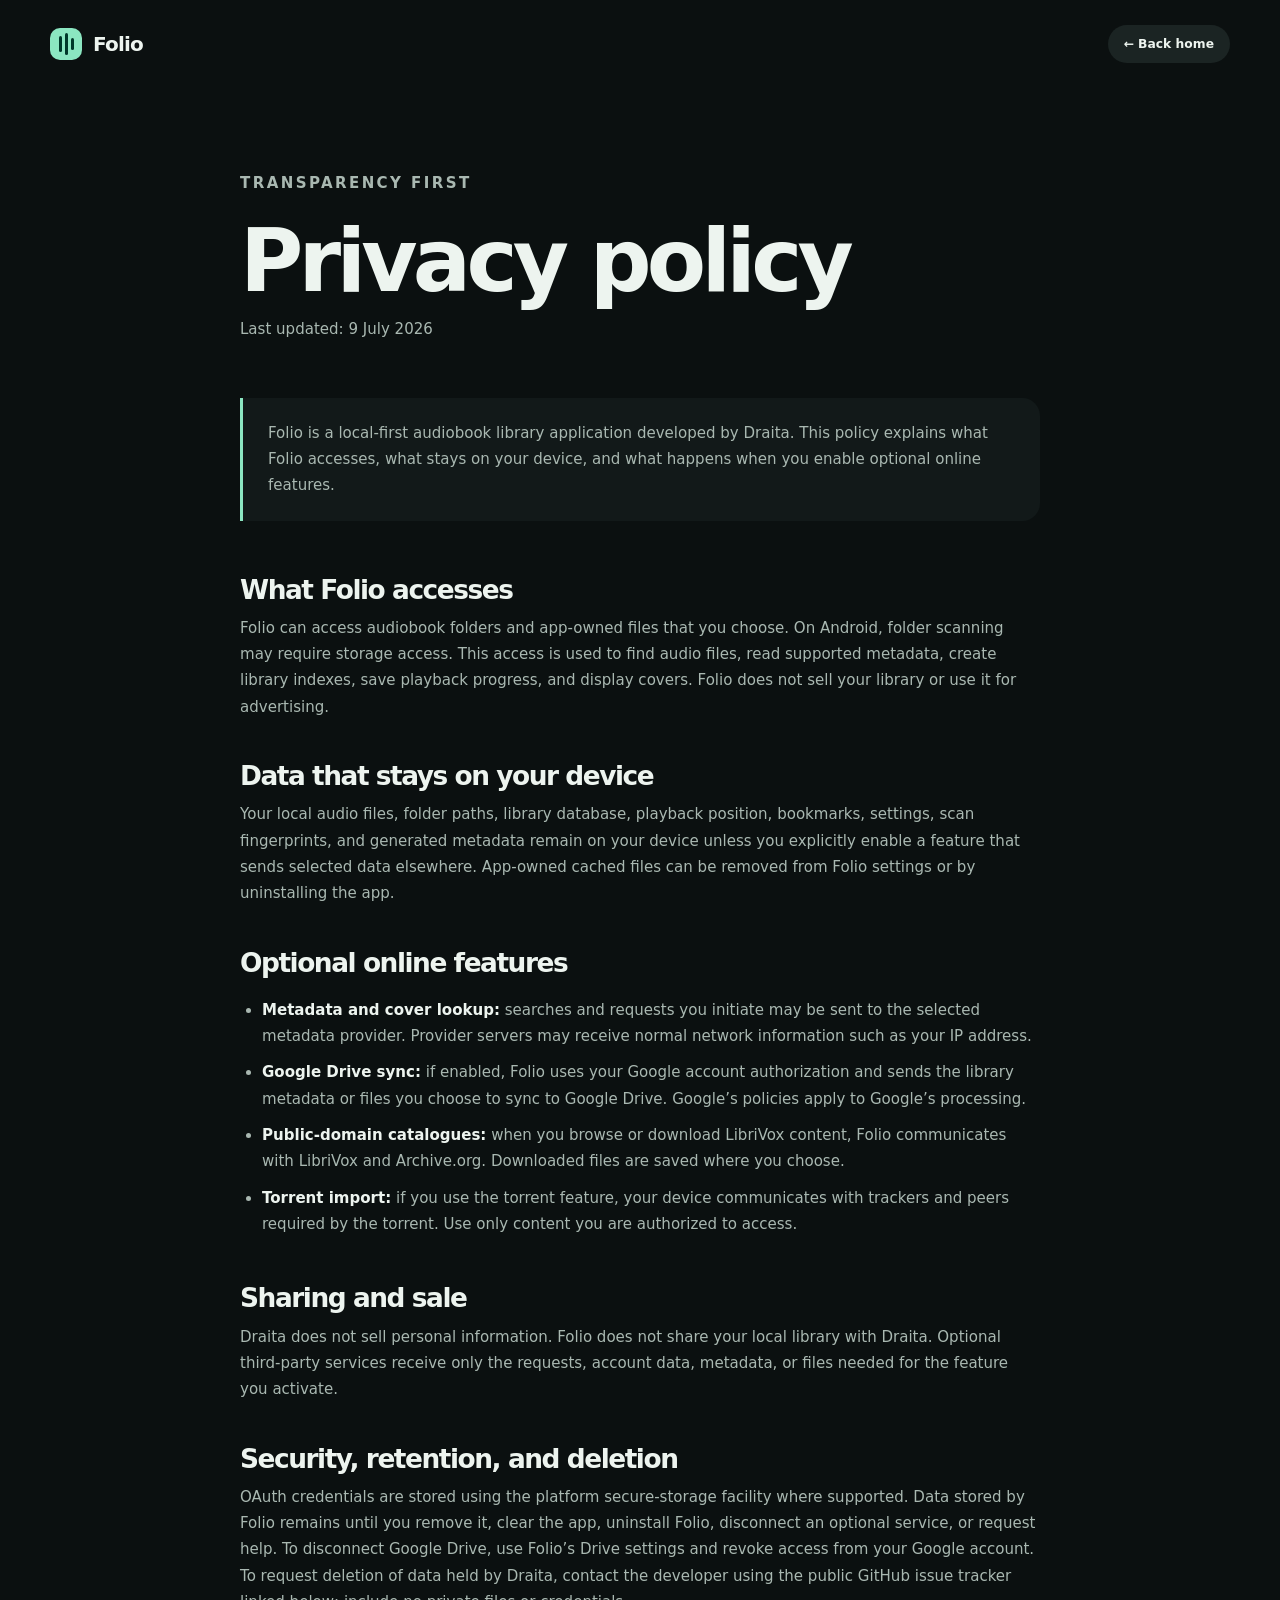
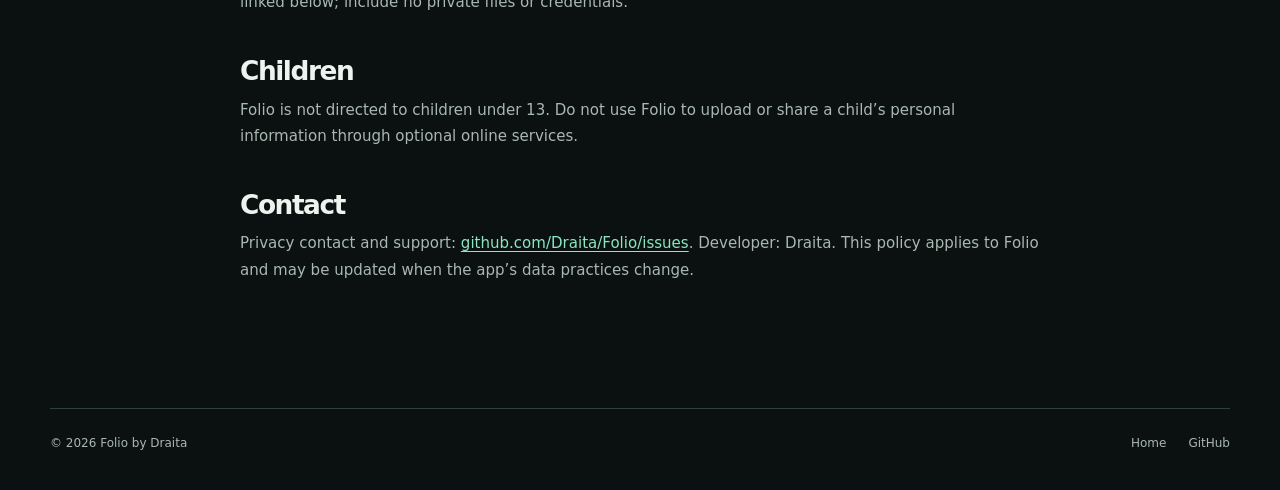
==== privacy.html @ 3e6d2e38 "feat: add Folio website" ====
<!doctype html>
<html lang="en"><head><meta charset="utf-8"><meta name="viewport" content="width=device-width,initial-scale=1"><meta name="description" content="Folio privacy policy"><title>Privacy policy — Folio</title><link rel="stylesheet" href="styles.css"></head>
<body><header class="topbar page-width"><a class="brand" href="index.html"><span class="brand-mark" aria-hidden="true"><span></span><span></span><span></span></span><span>Folio</span></a><a class="button button-small button-tonal" href="index.html">← Back home</a></header>
<main class="policy page-width"><p class="eyebrow">Transparency first</p><h1>Privacy policy</h1><p class="policy-meta">Last updated: 9 July 2026</p>
<div class="policy-intro"><p>Folio is a local-first audiobook library application developed by Draita. This policy explains what Folio accesses, what stays on your device, and what happens when you enable optional online features.</p></div>
<h2>What Folio accesses</h2><p>Folio can access audiobook folders and app-owned files that you choose. On Android, folder scanning may require storage access. This access is used to find audio files, read supported metadata, create library indexes, save playback progress, and display covers. Folio does not sell your library or use it for advertising.</p>
<h2>Data that stays on your device</h2><p>Your local audio files, folder paths, library database, playback position, bookmarks, settings, scan fingerprints, and generated metadata remain on your device unless you explicitly enable a feature that sends selected data elsewhere. App-owned cached files can be removed from Folio settings or by uninstalling the app.</p>
<h2>Optional online features</h2><ul><li><strong>Metadata and cover lookup:</strong> searches and requests you initiate may be sent to the selected metadata provider. Provider servers may receive normal network information such as your IP address.</li><li><strong>Google Drive sync:</strong> if enabled, Folio uses your Google account authorization and sends the library metadata or files you choose to sync to Google Drive. Google’s policies apply to Google’s processing.</li><li><strong>Public-domain catalogues:</strong> when you browse or download LibriVox content, Folio communicates with LibriVox and Archive.org. Downloaded files are saved where you choose.</li><li><strong>Torrent import:</strong> if you use the torrent feature, your device communicates with trackers and peers required by the torrent. Use only content you are authorized to access.</li></ul>
<h2>Sharing and sale</h2><p>Draita does not sell personal information. Folio does not share your local library with Draita. Optional third-party services receive only the requests, account data, metadata, or files needed for the feature you activate.</p>
<h2>Security, retention, and deletion</h2><p>OAuth credentials are stored using the platform secure-storage facility where supported. Data stored by Folio remains until you remove it, clear the app, uninstall Folio, disconnect an optional service, or request help. To disconnect Google Drive, use Folio’s Drive settings and revoke access from your Google account. To request deletion of data held by Draita, contact the developer using the public GitHub issue tracker linked below; include no private files or credentials.</p>
<h2>Children</h2><p>Folio is not directed to children under 13. Do not use Folio to upload or share a child’s personal information through optional online services.</p>
<h2>Contact</h2><p>Privacy contact and support: <a href="https://github.com/Draita/Folio/issues" target="_blank" rel="noreferrer">github.com/Draita/Folio/issues</a>. Developer: Draita. This policy applies to Folio and may be updated when the app’s data practices change.</p>
</main><footer class="footer page-width"><span>© 2026 Folio by Draita</span><span><a href="index.html">Home</a><a href="https://github.com/Draita/Folio" target="_blank" rel="noreferrer">GitHub</a></span></footer></body></html>
---- styles.css ----
:root{--bg:#0b1010;--surface:#121919;--surface-high:#1b2423;--surface-low:#0f1515;--text:#edf4ef;--muted:#a9b8b1;--line:#30403c;--primary:#8be6c1;--on-primary:#00382a;--secondary:#d9c4ff;--tertiary:#f3bf9c;--radius-lg:28px;--radius-md:18px;--radius-full:999px;--ease:cubic-bezier(.2,0,0,1)}:root.light{--bg:#f5faf7;--surface:#e8f2ed;--surface-high:#dcebe4;--surface-low:#f9fcfa;--text:#15201c;--muted:#4b5e56;--line:#b4c9bf;--primary:#006c4d;--on-primary:#fff;--secondary:#67508c;--tertiary:#884d2a}.light .hero-art{filter:saturate(.9) brightness(1.08)}*{box-sizing:border-box}html{scroll-behavior:smooth}body{margin:0;background:var(--bg);color:var(--text);font-family:Inter,ui-sans-serif,system-ui,-apple-system,BlinkMacSystemFont,"Segoe UI",sans-serif;line-height:1.5}a{color:inherit;text-decoration:none}.page-width{width:min(1180px,calc(100% - 48px));margin-inline:auto}.topbar{height:88px;display:flex;align-items:center;justify-content:space-between;gap:32px}.brand{display:flex;align-items:center;gap:11px;font-size:1.25rem;font-weight:750;letter-spacing:-.04em}.brand-mark{width:32px;height:32px;border-radius:10px;background:var(--primary);display:flex;align-items:center;justify-content:center;gap:3px}.brand-mark span{width:3px;height:16px;border-radius:9px;background:var(--on-primary)}.brand-mark span:nth-child(2){height:22px}.brand-mark span:nth-child(3){height:12px}nav{display:flex;align-items:center;gap:28px;color:var(--muted);font-size:.85rem}nav a:hover,.footer a:hover{color:var(--primary)}.icon-button{display:none;background:none;border:0;color:var(--text);font-size:1.3rem;cursor:pointer}.button{display:inline-flex;align-items:center;justify-content:center;gap:12px;border-radius:var(--radius-full);padding:14px 21px;font-size:.86rem;font-weight:700;transition:transform .25s var(--ease),background .25s var(--ease)}.button:hover{transform:translateY(-2px)}.button-small{padding:10px 16px;font-size:.77rem}.button-filled{background:var(--primary);color:var(--on-primary)}.button-outlined{border:1px solid var(--line);color:var(--text)}.button-tonal{background:var(--surface-high);color:var(--text)}.hero{min-height:660px;padding:92px 0 92px;display:grid;grid-template-columns:1fr 1fr;align-items:center;gap:40px}.eyebrow{color:var(--primary);font-size:.72rem;font-weight:800;letter-spacing:.16em;text-transform:uppercase;margin:0 0 21px}.status-dot{display:inline-block;width:7px;height:7px;border-radius:50%;background:var(--primary);margin:0 8px 1px 0;box-shadow:0 0 0 5px color-mix(in srgb,var(--primary) 13%,transparent)}h1,h2,h3,p{margin-top:0}h1,h2,h3{letter-spacing:-.055em;line-height:1.03}h1{font-size:clamp(3.4rem,7vw,6.3rem);font-weight:680;margin-bottom:26px}h1 em{font-style:normal;color:var(--primary)}.hero-lede{max-width:420px;color:var(--muted);font-size:1.08rem;line-height:1.65}.hero-actions{display:flex;gap:12px;margin:34px 0 22px;flex-wrap:wrap}.hero-note{color:var(--muted);font-size:.76rem}.hero-note span{color:var(--tertiary);margin-right:5px}.hero-art{position:relative;min-height:450px;display:grid;place-items:center}.ambient{position:absolute;border-radius:50%;filter:blur(1px)}.ambient-one{width:330px;height:330px;background:color-mix(in srgb,var(--primary) 13%,transparent);top:50px;right:70px}.ambient-two{width:180px;height:180px;background:color-mix(in srgb,var(--secondary) 12%,transparent);bottom:38px;left:55px}.library-card{position:relative;width:min(440px,100%);background:color-mix(in srgb,var(--surface) 94%,transparent);border:1px solid var(--line);border-radius:25px;padding:23px;transform:rotate(3deg);box-shadow:0 30px 70px #0006;backdrop-filter:blur(12px)}.library-header{display:flex;align-items:center;gap:10px;font-size:.78rem;color:var(--muted);font-weight:700}.mini-logo{background:var(--primary);color:var(--on-primary);font-weight:900;width:22px;height:22px;border-radius:7px;display:grid;place-items:center}.more{margin-left:auto;letter-spacing:2px}.library-search{height:39px;margin:23px 0 28px;border-radius:10px;background:var(--surface-high);color:var(--muted);display:flex;align-items:center;gap:9px;padding:0 13px;font-size:.72rem}.library-search span:first-child{font-size:1.3rem}.shelf-label{font-size:.72rem;font-weight:800;margin-bottom:12px}.shelf-label span{float:right;color:var(--primary);font-weight:600}.book-row{display:flex;gap:11px}.cover{height:143px;flex:1;border-radius:9px;padding:11px 9px;display:flex;flex-direction:column;justify-content:space-between;color:#fff;overflow:hidden;box-shadow:inset 0 0 0 1px #fff2}.cover small{font-size:.47rem;line-height:1.1;letter-spacing:.08em}.cover b{font-size:.72rem;line-height:.92;letter-spacing:-.04em}.cover-one{background:linear-gradient(150deg,#e3a16d,#533b69)}.cover-two{background:linear-gradient(150deg,#deb957,#9a2d36)}.cover-three{background:linear-gradient(150deg,#597e78,#1d3b4e)}.now-playing{border-top:1px solid var(--line);margin-top:22px;padding-top:16px;display:flex;align-items:center;gap:10px;font-size:.64rem}.now-playing b,.now-playing small{display:block}.now-playing small{color:var(--muted);margin-top:3px}.play-disc{width:30px;height:30px;border-radius:50%;background:var(--primary);color:var(--on-primary);display:grid;place-items:center;font-size:.65rem}.progress{width:60px;height:4px;border-radius:9px;background:var(--line);margin-left:auto}.progress i{display:block;width:65%;height:100%;background:var(--primary);border-radius:inherit}.trust-strip{border-top:1px solid var(--line);border-bottom:1px solid var(--line);display:grid;grid-template-columns:repeat(3,1fr);padding:28px 0;margin-bottom:140px}.trust-strip div{padding:0 30px;border-right:1px solid var(--line)}.trust-strip div:first-child{padding-left:0}.trust-strip div:last-child{border:0}.trust-strip span{display:block;color:var(--tertiary);font-size:.68rem;margin-bottom:12px}.trust-strip b,.trust-strip small{display:block}.trust-strip b{font-size:.9rem;margin-bottom:4px}.trust-strip small{color:var(--muted);font-size:.76rem}.section{padding-bottom:145px}.section-heading{display:grid;grid-template-columns:1fr 1.2fr .8fr;gap:30px;align-items:end;margin-bottom:42px}.section-heading .eyebrow{margin:0}.section-heading h2,.split-copy h2,.cta h2{font-size:clamp(2.4rem,5vw,4.2rem);margin:0}.section-heading>p:last-child{color:var(--muted);font-size:.92rem;max-width:240px;margin:0}.feature-grid{display:grid;grid-template-columns:1.3fr 1fr 1fr;gap:16px}.feature-card{min-height:335px;padding:27px;border-radius:var(--radius-lg);background:var(--surface);border:1px solid var(--line);position:relative;transition:transform .3s var(--ease),border-color .3s var(--ease)}.feature-card:hover{transform:translateY(-6px);border-color:var(--primary)}.feature-primary{background:linear-gradient(145deg,#14453b,var(--surface));border-color:#347e69}.feature-icon{font-size:2.2rem;color:var(--primary);display:block;margin-bottom:52px}.feature-card h3{font-size:1.65rem;margin-bottom:13px}.feature-card p:not(.card-kicker){color:var(--muted);font-size:.84rem;max-width:260px}.card-kicker{color:var(--tertiary);font-size:.68rem;font-weight:800;letter-spacing:.13em;text-transform:uppercase}.card-arrow{position:absolute;bottom:27px;right:27px;color:var(--primary);font-size:1.3rem}.split-section{display:grid;grid-template-columns:1fr 1fr;gap:100px;align-items:center;padding-bottom:150px}.split-art{height:450px;position:relative;display:grid;place-items:center}.folder{position:absolute;width:280px;height:205px;border-radius:18px 22px 24px 24px;transform:rotate(-12deg);box-shadow:0 25px 40px #0004}.folder:before{content:"";position:absolute;top:-18px;left:0;width:100px;height:30px;border-radius:14px 14px 0 0}.folder-back{background:#5d5087;transform:rotate(11deg) translate(28px,-21px)}.folder-back:before{background:#5d5087}.folder-mid{background:#d39e64;transform:rotate(-5deg) translate(-10px,5px)}.folder-mid:before{background:#d39e64}.folder-front{background:var(--primary);color:var(--on-primary);transform:rotate(-12deg) translate(-20px,20px);padding:39px 30px;display:flex;flex-direction:column;justify-content:space-between}.folder-front:before{background:var(--primary)}.folder-front span{font-size:.65rem;font-weight:800;letter-spacing:.15em}.folder-front b{font-size:2rem;letter-spacing:-.06em;line-height:.95}.spark{position:absolute;right:55px;top:75px;color:var(--tertiary);font-size:2.4rem}.split-copy .eyebrow{margin-bottom:24px}.step{display:flex;gap:18px;border-top:1px solid var(--line);padding:21px 0}.step>span{width:30px;height:30px;border-radius:50%;background:var(--surface-high);color:var(--primary);display:grid;place-items:center;font-weight:800;font-size:.75rem;flex:none}.step b{font-size:.88rem}.step p{color:var(--muted);font-size:.82rem;margin:5px 0 0}.cta{border-radius:var(--radius-lg);background:var(--surface-high);padding:57px 64px;display:flex;align-items:center;justify-content:space-between;margin-bottom:100px;border:1px solid var(--line)}.cta .eyebrow{margin-bottom:18px}.footer{border-top:1px solid var(--line);padding:25px 0 38px;color:var(--muted);font-size:.75rem;display:flex;justify-content:space-between}.footer span:last-child{display:flex;gap:22px}.footer a:hover{color:var(--primary)}@media(max-width:800px){.page-width{width:min(100% - 32px,600px)}.topbar{height:70px}.topbar nav{display:none}.icon-button{display:block}.hero{grid-template-columns:1fr;padding:68px 0 80px;gap:30px}.hero-art{min-height:360px}.library-card{transform:rotate(2deg)}.trust-strip{grid-template-columns:1fr;gap:20px;margin-bottom:90px}.trust-strip div{border:0;border-bottom:1px solid var(--line);padding:0 0 18px}.trust-strip div:last-child{border:0;padding-bottom:0}.section{padding-bottom:90px}.section-heading{display:block}.section-heading h2{margin-bottom:20px}.section-heading>p:last-child{max-width:360px}.feature-grid,.split-section{grid-template-columns:1fr}.feature-card{min-height:280px}.split-section{gap:45px;padding-bottom:95px}.split-art{height:360px}.cta{padding:38px 28px;display:block}.cta .button{margin-top:30px}.footer{display:block}.footer span{display:flex!important;gap:20px;margin-bottom:13px}}@media(prefers-reduced-motion:reduce){html{scroll-behavior:auto}*,*:before,*:after{transition:none!important}}
.policy{max-width:800px;padding:82px 0 110px}.policy h1{font-size:clamp(3rem,7vw,5.4rem);margin-bottom:10px}.policy-meta{color:var(--muted);font-size:.8rem;margin-bottom:55px}.policy-intro{border-left:3px solid var(--primary);background:var(--surface);padding:22px 25px;border-radius:0 var(--radius-md) var(--radius-md) 0;margin-bottom:55px}.policy-intro p{margin:0;color:var(--text);font-size:1.05rem}.policy h2{font-size:1.65rem;margin:42px 0 12px}.policy p,.policy li{color:var(--muted);font-size:.94rem;line-height:1.75}.policy ul{padding-left:22px}.policy li{padding:5px 0}.policy strong{color:var(--text)}.policy a{color:var(--primary);text-decoration:underline;text-underline-offset:3px}
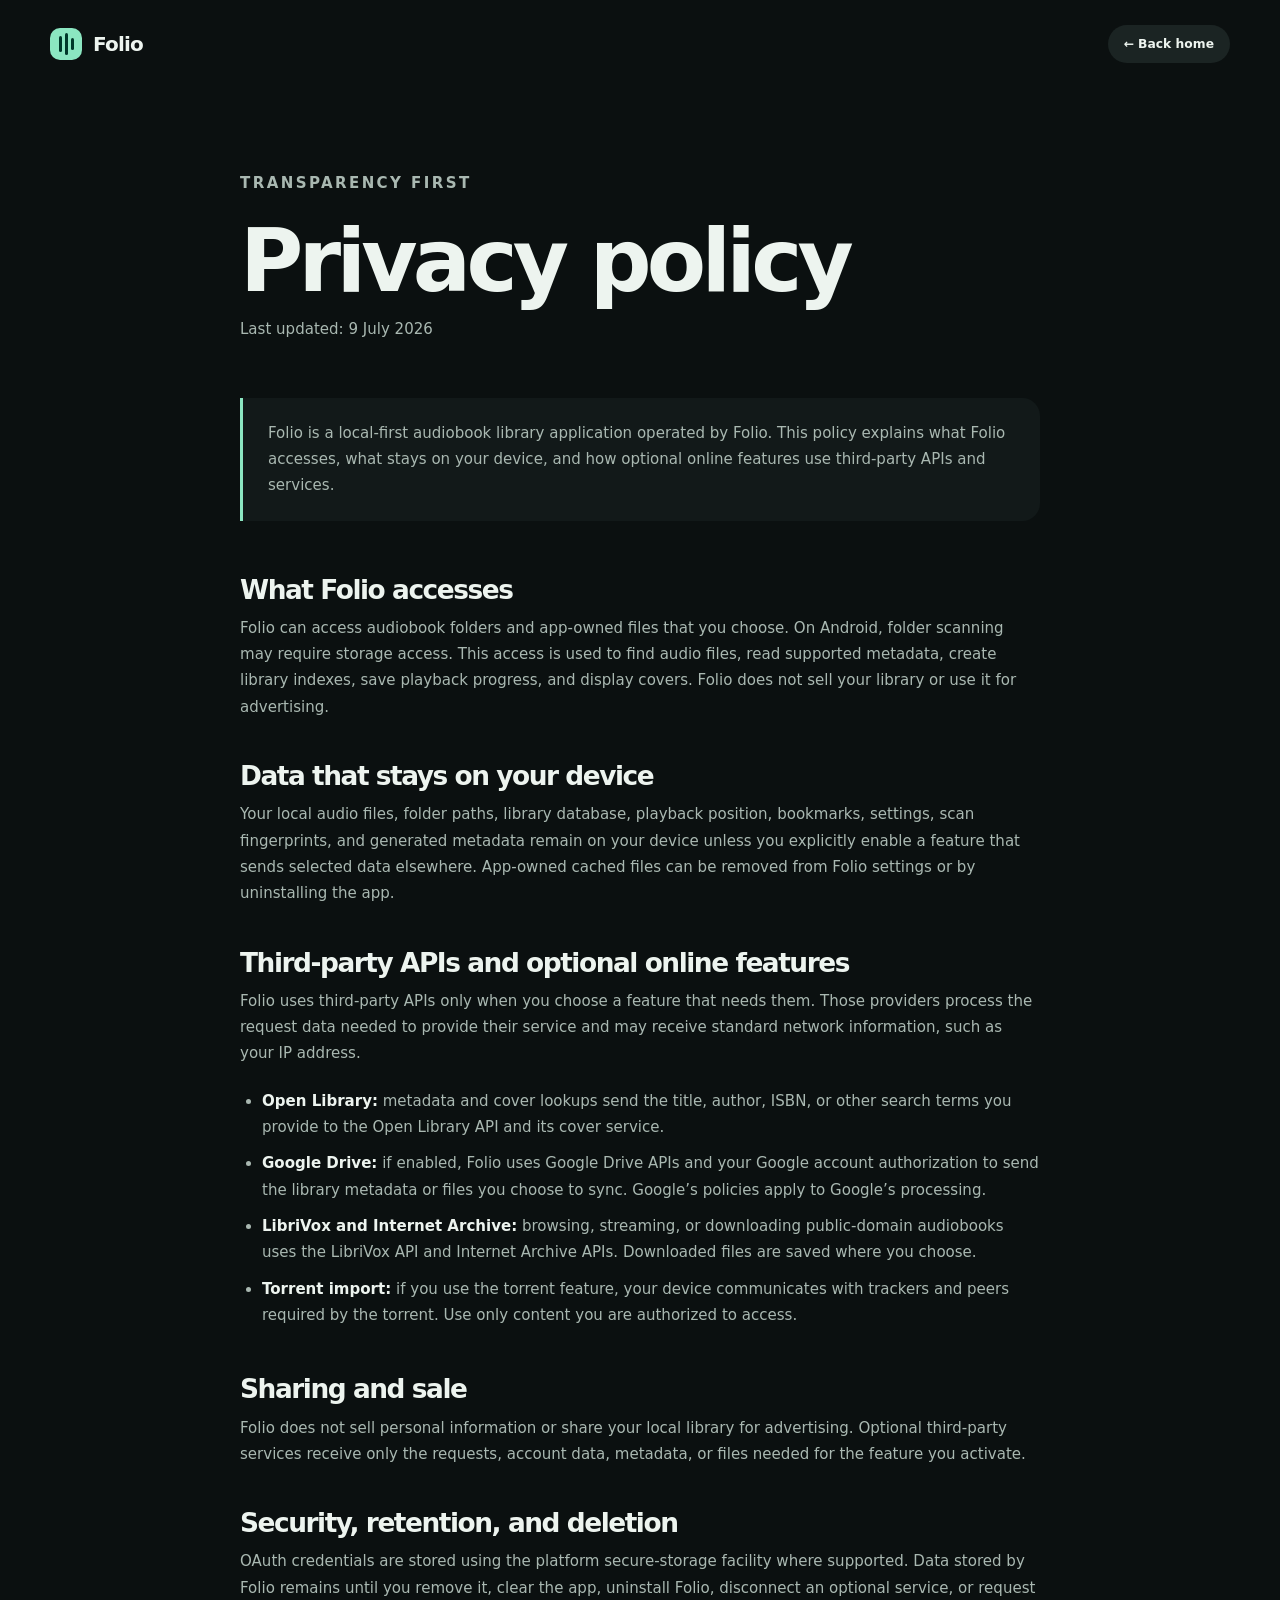
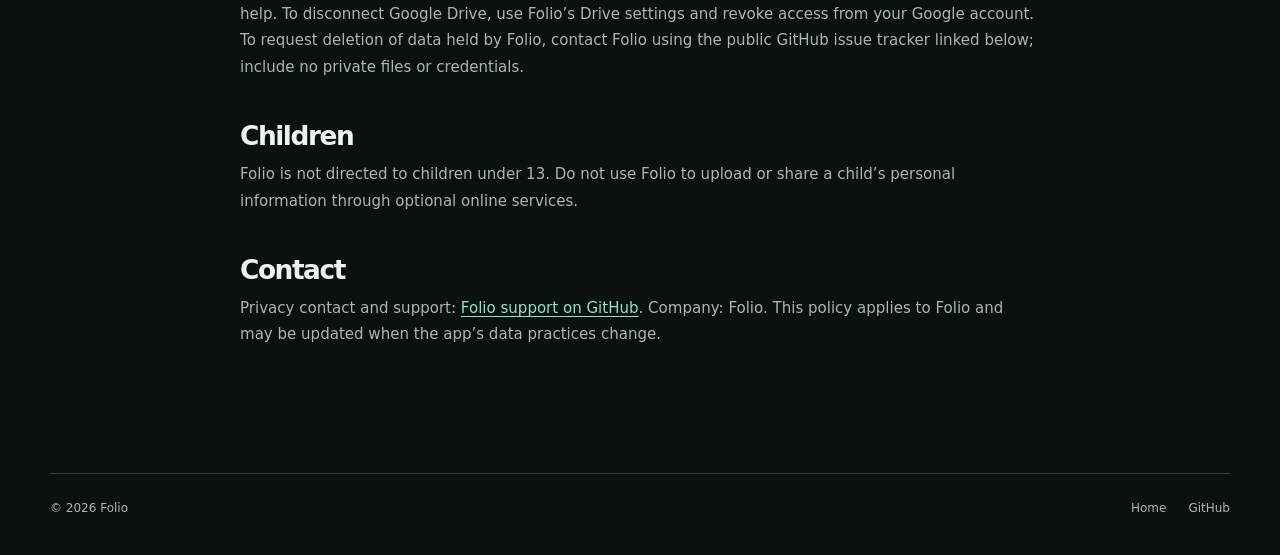
==== commit 5bdad34e: "docs(privacy): disclose third-party APIs" ====
--- a/privacy.html
+++ b/privacy.html
@@ -2,12 +2,12 @@
 <html lang="en"><head><meta charset="utf-8"><meta name="viewport" content="width=device-width,initial-scale=1"><meta name="description" content="Folio privacy policy"><title>Privacy policy — Folio</title><link rel="stylesheet" href="styles.css"></head>
 <body><header class="topbar page-width"><a class="brand" href="index.html"><span class="brand-mark" aria-hidden="true"><span></span><span></span><span></span></span><span>Folio</span></a><a class="button button-small button-tonal" href="index.html">← Back home</a></header>
 <main class="policy page-width"><p class="eyebrow">Transparency first</p><h1>Privacy policy</h1><p class="policy-meta">Last updated: 9 July 2026</p>
-<div class="policy-intro"><p>Folio is a local-first audiobook library application developed by Draita. This policy explains what Folio accesses, what stays on your device, and what happens when you enable optional online features.</p></div>
+<div class="policy-intro"><p>Folio is a local-first audiobook library application operated by Folio. This policy explains what Folio accesses, what stays on your device, and how optional online features use third-party APIs and services.</p></div>
 <h2>What Folio accesses</h2><p>Folio can access audiobook folders and app-owned files that you choose. On Android, folder scanning may require storage access. This access is used to find audio files, read supported metadata, create library indexes, save playback progress, and display covers. Folio does not sell your library or use it for advertising.</p>
 <h2>Data that stays on your device</h2><p>Your local audio files, folder paths, library database, playback position, bookmarks, settings, scan fingerprints, and generated metadata remain on your device unless you explicitly enable a feature that sends selected data elsewhere. App-owned cached files can be removed from Folio settings or by uninstalling the app.</p>
-<h2>Optional online features</h2><ul><li><strong>Metadata and cover lookup:</strong> searches and requests you initiate may be sent to the selected metadata provider. Provider servers may receive normal network information such as your IP address.</li><li><strong>Google Drive sync:</strong> if enabled, Folio uses your Google account authorization and sends the library metadata or files you choose to sync to Google Drive. Google’s policies apply to Google’s processing.</li><li><strong>Public-domain catalogues:</strong> when you browse or download LibriVox content, Folio communicates with LibriVox and Archive.org. Downloaded files are saved where you choose.</li><li><strong>Torrent import:</strong> if you use the torrent feature, your device communicates with trackers and peers required by the torrent. Use only content you are authorized to access.</li></ul>
-<h2>Sharing and sale</h2><p>Draita does not sell personal information. Folio does not share your local library with Draita. Optional third-party services receive only the requests, account data, metadata, or files needed for the feature you activate.</p>
-<h2>Security, retention, and deletion</h2><p>OAuth credentials are stored using the platform secure-storage facility where supported. Data stored by Folio remains until you remove it, clear the app, uninstall Folio, disconnect an optional service, or request help. To disconnect Google Drive, use Folio’s Drive settings and revoke access from your Google account. To request deletion of data held by Draita, contact the developer using the public GitHub issue tracker linked below; include no private files or credentials.</p>
+<h2>Third-party APIs and optional online features</h2><p>Folio uses third-party APIs only when you choose a feature that needs them. Those providers process the request data needed to provide their service and may receive standard network information, such as your IP address.</p><ul><li><strong>Open Library:</strong> metadata and cover lookups send the title, author, ISBN, or other search terms you provide to the Open Library API and its cover service.</li><li><strong>Google Drive:</strong> if enabled, Folio uses Google Drive APIs and your Google account authorization to send the library metadata or files you choose to sync. Google’s policies apply to Google’s processing.</li><li><strong>LibriVox and Internet Archive:</strong> browsing, streaming, or downloading public-domain audiobooks uses the LibriVox API and Internet Archive APIs. Downloaded files are saved where you choose.</li><li><strong>Torrent import:</strong> if you use the torrent feature, your device communicates with trackers and peers required by the torrent. Use only content you are authorized to access.</li></ul>
+<h2>Sharing and sale</h2><p>Folio does not sell personal information or share your local library for advertising. Optional third-party services receive only the requests, account data, metadata, or files needed for the feature you activate.</p>
+<h2>Security, retention, and deletion</h2><p>OAuth credentials are stored using the platform secure-storage facility where supported. Data stored by Folio remains until you remove it, clear the app, uninstall Folio, disconnect an optional service, or request help. To disconnect Google Drive, use Folio’s Drive settings and revoke access from your Google account. To request deletion of data held by Folio, contact Folio using the public GitHub issue tracker linked below; include no private files or credentials.</p>
 <h2>Children</h2><p>Folio is not directed to children under 13. Do not use Folio to upload or share a child’s personal information through optional online services.</p>
-<h2>Contact</h2><p>Privacy contact and support: <a href="https://github.com/Draita/Folio/issues" target="_blank" rel="noreferrer">github.com/Draita/Folio/issues</a>. Developer: Draita. This policy applies to Folio and may be updated when the app’s data practices change.</p>
-</main><footer class="footer page-width"><span>© 2026 Folio by Draita</span><span><a href="index.html">Home</a><a href="https://github.com/Draita/Folio" target="_blank" rel="noreferrer">GitHub</a></span></footer></body></html>
+<h2>Contact</h2><p>Privacy contact and support: <a href="https://github.com/Draita/Folio/issues" target="_blank" rel="noreferrer">Folio support on GitHub</a>. Company: Folio. This policy applies to Folio and may be updated when the app’s data practices change.</p>
+</main><footer class="footer page-width"><span>© 2026 Folio</span><span><a href="index.html">Home</a><a href="https://github.com/Draita/Folio" target="_blank" rel="noreferrer">GitHub</a></span></footer></body></html>
